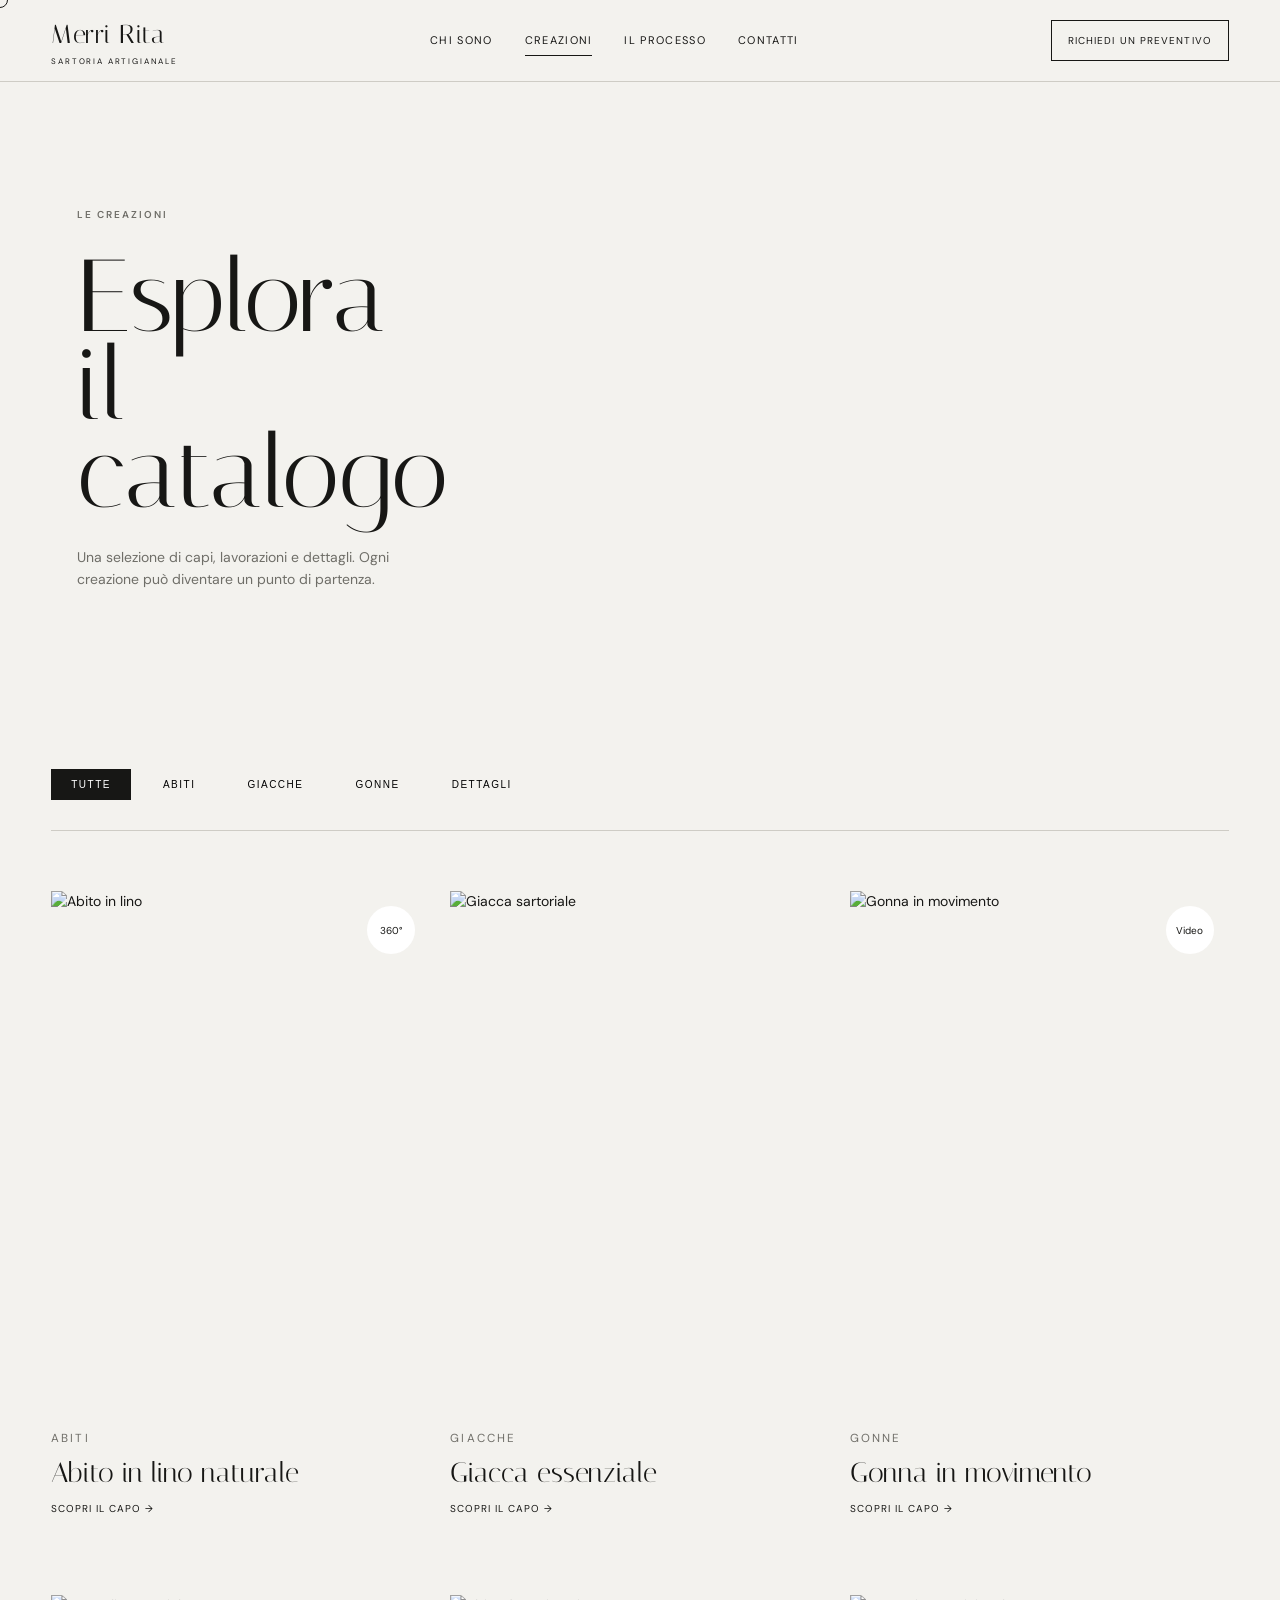
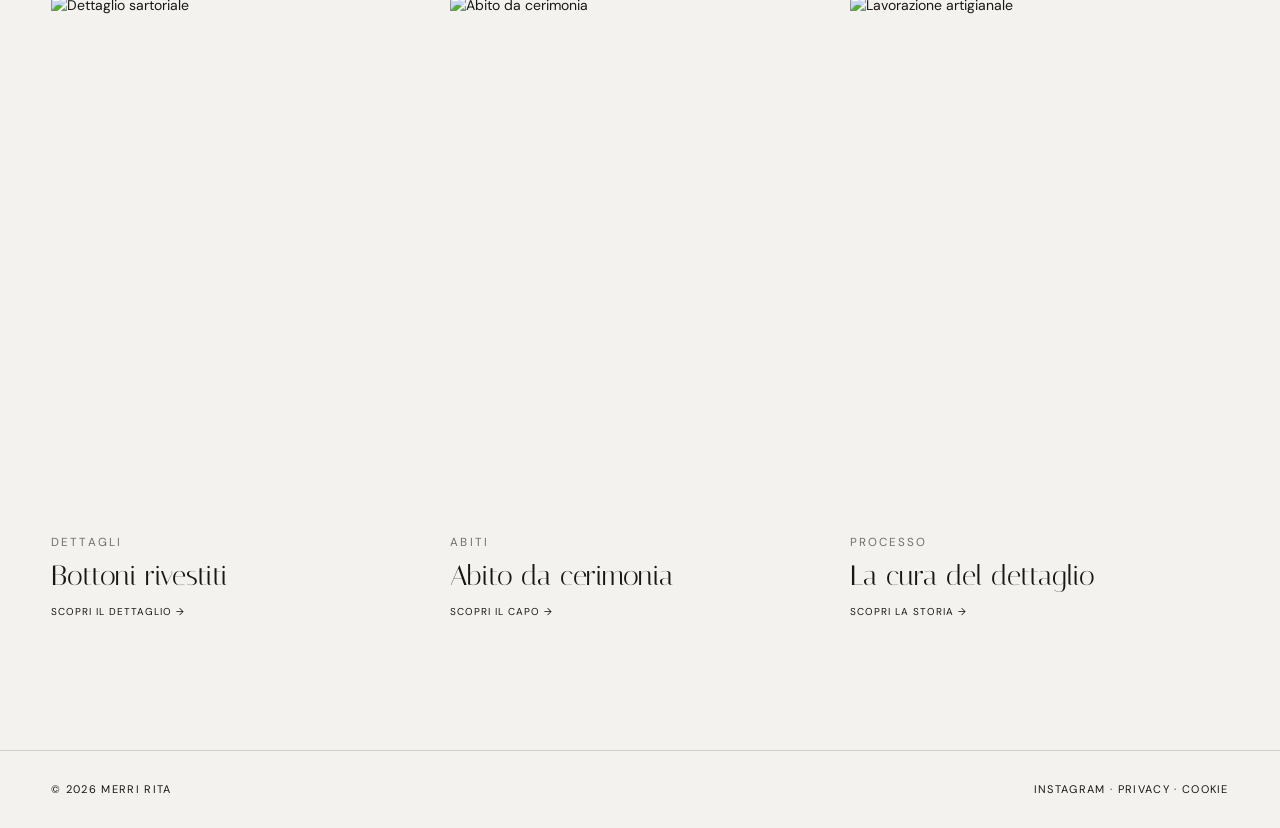
==== catalogo.html @ fb763aa8 "Add files via upload" ====
<!doctype html><html lang="it"><head><meta charset="utf-8"><meta name="viewport" content="width=device-width,initial-scale=1"><title>Le creazioni | Merri Rita</title><link rel="preconnect" href="https://fonts.googleapis.com"><link rel="preconnect" href="https://fonts.gstatic.com" crossorigin><link href="https://fonts.googleapis.com/css2?family=DM+Sans:wght@300;400;500;600&family=Italiana&display=swap" rel="stylesheet"><link rel="stylesheet" href="styles.css"></head><body><div class="cursor"></div><header class="topbar"><a class="brand" href="index.html">Merri Rita<span>Sartoria artigianale</span></a><button class="menu" aria-label="Apri menu">Menu</button><nav><a href="index.html#storia">Chi sono</a><a class="active" href="catalogo.html">Creazioni</a><a href="index.html#processo">Il processo</a><a href="index.html#contatti">Contatti</a></nav><a class="pill" href="index.html#contatti">Richiedi un preventivo</a></header>
<main><section class="catalog-hero"><div class="reveal"><p class="eyebrow">Le creazioni</p><h1>Esplora<br>il catalogo</h1><p>Una selezione di capi, lavorazioni e dettagli. Ogni creazione può diventare un punto di partenza.</p></div><div class="image-reveal"><img src="assets/images/look-3.jpg" alt="Anteprima del catalogo sartoriale"></div></section>
<section class="catalog"><div class="filters" role="group" aria-label="Filtra le creazioni"><button class="filter active" data-filter="all">Tutte</button><button class="filter" data-filter="abiti">Abiti</button><button class="filter" data-filter="giacche">Giacche</button><button class="filter" data-filter="gonne">Gonne</button><button class="filter" data-filter="dettagli">Dettagli</button></div><div class="product-grid">
<a class="product reveal" data-category="abiti" href="prodotto.html"><div><img src="assets/images/look-1.jpg" alt="Abito in lino"><i>360°</i></div><small>Abiti</small><h2>Abito in lino naturale</h2><span>Scopri il capo →</span></a>
<a class="product reveal offset" data-category="giacche" href="prodotto.html"><div><img src="assets/images/look-2.jpg" alt="Giacca sartoriale"></div><small>Giacche</small><h2>Giacca essenziale</h2><span>Scopri il capo →</span></a>
<a class="product reveal" data-category="gonne" href="prodotto.html"><div><img src="assets/images/look-3.jpg" alt="Gonna in movimento"><i>Video</i></div><small>Gonne</small><h2>Gonna in movimento</h2><span>Scopri il capo →</span></a>
<a class="product reveal" data-category="dettagli" href="prodotto.html"><div><img src="assets/images/look-4.jpg" alt="Dettaglio sartoriale"></div><small>Dettagli</small><h2>Bottoni rivestiti</h2><span>Scopri il dettaglio →</span></a>
<a class="product reveal offset" data-category="abiti" href="prodotto.html"><div><img src="assets/images/look-5.jpg" alt="Abito da cerimonia"></div><small>Abiti</small><h2>Abito da cerimonia</h2><span>Scopri il capo →</span></a>
<a class="product reveal" data-category="dettagli" href="prodotto.html"><div><img src="assets/images/detail.jpg" alt="Lavorazione artigianale"></div><small>Processo</small><h2>La cura del dettaglio</h2><span>Scopri la storia →</span></a></div></section></main><footer><span>© 2026 Merri Rita</span><span>Instagram · Privacy · Cookie</span></footer><script src="app.js"></script></body></html>
---- styles.css ----
:root{--ink:#171715;--paper:#f3f2ee;--line:#ceccc5;--muted:#6f6e68;--blue:#53616d}*{box-sizing:border-box}html{scroll-behavior:smooth}body{margin:0;background:var(--paper);color:var(--ink);font:14px/1.55 'DM Sans',sans-serif}body::selection{background:var(--ink);color:#fff}a{color:inherit;text-decoration:none}img{display:block;width:100%;height:100%;object-fit:cover}.topbar{position:sticky;top:0;z-index:50;height:82px;display:flex;align-items:center;justify-content:space-between;padding:0 4vw;border-bottom:1px solid var(--line);background:rgba(243,242,238,.88);backdrop-filter:blur(16px)}.brand{font-family:Italiana,serif;font-size:26px;letter-spacing:.02em}.brand span{display:block;font:8px 'DM Sans';text-transform:uppercase;letter-spacing:.23em}.topbar nav{display:flex;gap:32px;text-transform:uppercase;font-size:11px;letter-spacing:.12em}.topbar nav a{position:relative}.topbar nav a:after{content:"";position:absolute;left:0;right:100%;bottom:-7px;height:1px;background:var(--ink);transition:.4s}.topbar nav a:hover:after,.topbar nav a.active:after{right:0}.pill{border:1px solid var(--ink);padding:12px 16px;text-transform:uppercase;font-size:10px;letter-spacing:.11em;transition:.3s}.pill:hover,.cta:hover{background:var(--ink);color:#fff}.menu{display:none;background:none;border:0}.hero{min-height:calc(100vh - 82px);display:grid;grid-template-columns:42% 58%;position:relative;overflow:hidden}.hero-copy{padding:9vw 5vw 9vw 8vw;display:flex;flex-direction:column;justify-content:center}.eyebrow{text-transform:uppercase;letter-spacing:.2em;font-size:10px;font-weight:600}.hero h1,.catalog-hero h1,.product-copy h1{font:clamp(62px,8vw,130px)/.86 Italiana,serif;margin:30px 0}.hero h1 em{font-style:italic;color:var(--blue)}.lead{max-width:480px;color:var(--muted);font-size:16px}.cta{display:flex;align-items:center;justify-content:space-between;width:max-content;min-width:230px;margin-top:35px;padding:16px 18px;background:var(--ink);color:white;text-transform:uppercase;font-size:10px;letter-spacing:.15em;border:1px solid var(--ink);transition:.3s}.hero-media{position:relative;overflow:hidden}.hero-media img{transition:transform 1.4s cubic-bezier(.2,.8,.2,1)}.hero-media:hover img{transform:scale(1.025)}.vertical{position:absolute;right:18px;bottom:28px;color:#fff;writing-mode:vertical-rl;text-transform:uppercase;font-size:9px;letter-spacing:.25em}.marquee{position:absolute;bottom:0;left:0;right:0;overflow:hidden;background:var(--ink);color:#fff;padding:10px;text-transform:uppercase;letter-spacing:.22em}.marquee div{white-space:nowrap;animation:marquee 18s linear infinite}@keyframes marquee{to{transform:translateX(-50%)}}.manifesto{padding:14vw 8vw}.manifesto h2{max-width:1150px;font:clamp(42px,6vw,90px)/1.02 Italiana,serif;margin:30px 0}.editorial-grid{display:grid;grid-template-columns:1.1fr .9fr;gap:1px;background:var(--line)}.tile{min-height:55vh;position:relative;overflow:hidden;background:var(--paper)}.tile img{transition:transform 1.2s}.tile:hover img{transform:scale(1.035)}.tile span{position:absolute;left:25px;bottom:20px;color:#fff;text-transform:uppercase;font-size:10px;letter-spacing:.2em}.tile.tall{grid-row:span 2;min-height:110vh}.tile.wide{grid-column:2}.text-card{display:flex;flex-direction:column;justify-content:center;padding:8vw}.text-card p{font:42px/1.1 Italiana,serif}.process{padding:12vw 6vw;background:var(--ink);color:#fff}.section-head h2,.contact h2,.detail-strip h2{font:clamp(55px,8vw,110px)/.9 Italiana,serif;margin:20px 0 70px}.steps{display:grid;grid-template-columns:repeat(4,1fr);gap:45px}.steps article{border-top:1px solid #555;padding-top:24px}.steps b{font:40px Italiana;color:#888}.steps h3{font:28px Italiana}.steps p{color:#aaa}.contact{padding:12vw 8vw}.big-link{display:block;font:clamp(28px,4vw,60px) Italiana;border-top:1px solid var(--line);padding:28px 0}.big-link:last-child{border-bottom:1px solid var(--line)}footer{display:flex;justify-content:space-between;padding:30px 4vw;border-top:1px solid var(--line);font-size:11px;text-transform:uppercase;letter-spacing:.12em}.catalog-hero{display:grid;grid-template-columns:42% 58%;min-height:70vh}.catalog-hero>div:first-child{padding:9vw 6vw}.catalog-hero h1{margin-bottom:30px}.catalog-hero p{max-width:360px;color:var(--muted)}.catalog-hero>div:last-child{overflow:hidden}.catalog{padding:30px 4vw 10vw}.filters{display:flex;gap:12px;border-bottom:1px solid var(--line);padding:20px 0 30px;position:sticky;top:82px;background:var(--paper);z-index:20}.filter{border:0;background:none;padding:10px 20px;text-transform:uppercase;font-size:10px;letter-spacing:.15em;cursor:pointer}.filter.active{background:var(--ink);color:#fff}.product-grid{display:grid;grid-template-columns:repeat(3,1fr);gap:6vw 20px;padding-top:60px}.product{transition:opacity .4s,transform .4s}.product.hidden{opacity:0;transform:scale(.96);display:none}.product.offset{transform:translateY(80px)}.product>div{height:520px;position:relative;overflow:hidden}.product img{transition:transform .9s}.product:hover img{transform:scale(1.035)}.product i{position:absolute;right:15px;top:15px;background:#fff;border-radius:50%;width:48px;height:48px;display:grid;place-items:center;font-style:normal;font-size:10px}.product small{display:block;margin-top:18px;text-transform:uppercase;letter-spacing:.18em;color:var(--muted)}.product h2{font:28px Italiana;margin:8px 0}.product span{text-transform:uppercase;font-size:10px;letter-spacing:.1em}.product-page{min-height:calc(100vh - 82px);display:grid;grid-template-columns:58% 42%}.viewer-wrap{background:#e8e6e0;display:grid;place-items:center;padding:50px}.viewer{width:min(100%,720px);height:78vh;position:relative;cursor:ew-resize;touch-action:none;overflow:hidden}.viewer-hint{position:absolute;left:50%;bottom:20px;transform:translateX(-50%);padding:12px 18px;background:rgba(255,255,255,.9);font-size:10px;text-transform:uppercase;letter-spacing:.14em;white-space:nowrap}.product-copy{padding:7vw 5vw;display:flex;flex-direction:column;justify-content:center}.back{margin-bottom:70px;text-transform:uppercase;font-size:10px;letter-spacing:.12em}.product-copy h1{font-size:clamp(58px,6vw,94px)}dl{margin:35px 0;border-top:1px solid var(--line)}dl div{display:flex;justify-content:space-between;border-bottom:1px solid var(--line);padding:15px 0}dt{color:var(--muted)}.detail-strip{display:grid;grid-template-columns:1fr 1fr 1fr;align-items:stretch}.detail-strip img{height:60vh}.detail-strip>div{padding:6vw 4vw;display:flex;flex-direction:column;justify-content:center}.detail-strip h2{font-size:50px;margin:20px 0}.reveal{opacity:0;transform:translateY(45px);transition:opacity .9s,transform .9s cubic-bezier(.2,.8,.2,1)}.reveal.visible{opacity:1;transform:none}.image-reveal{clip-path:inset(0 0 100% 0);transition:clip-path 1.2s cubic-bezier(.2,.8,.2,1)}.image-reveal.visible{clip-path:inset(0)}.cursor{position:fixed;width:16px;height:16px;border:1px solid var(--ink);border-radius:50%;pointer-events:none;z-index:99;transform:translate(-50%,-50%);transition:width .2s,height .2s;display:none}@media(pointer:fine){.cursor{display:block}}@media(max-width:900px){.topbar{height:70px}.topbar nav,.topbar>.pill{display:none}.menu{display:block}.hero,.catalog-hero,.product-page{grid-template-columns:1fr}.hero-copy{padding:18vw 7vw 12vw}.hero-media{height:65vh}.manifesto{padding:25vw 7vw}.editorial-grid{grid-template-columns:1fr}.tile.tall{min-height:80vh}.tile.wide{grid-column:auto}.steps{grid-template-columns:1fr 1fr}.catalog-hero>div:first-child{padding:20vw 7vw 12vw}.catalog-hero>div:last-child{height:55vh}.filters{top:70px;overflow:auto}.product-grid{grid-template-columns:1fr 1fr}.product.offset{transform:none}.product>div{height:55vw}.viewer-wrap{padding:20px}.viewer{height:65vh}.detail-strip{grid-template-columns:1fr}.detail-strip img{height:55vh}}@media(max-width:560px){.hero h1,.catalog-hero h1{font-size:58px}.steps,.product-grid{grid-template-columns:1fr}.product>div{height:125vw}.detail-strip h2{font-size:40px}.contact{padding:25vw 7vw}footer{gap:20px;flex-direction:column}}@media(prefers-reduced-motion:reduce){*{scroll-behavior:auto!important;animation:none!important;transition:none!important}.reveal{opacity:1;transform:none}.image-reveal{clip-path:none}}
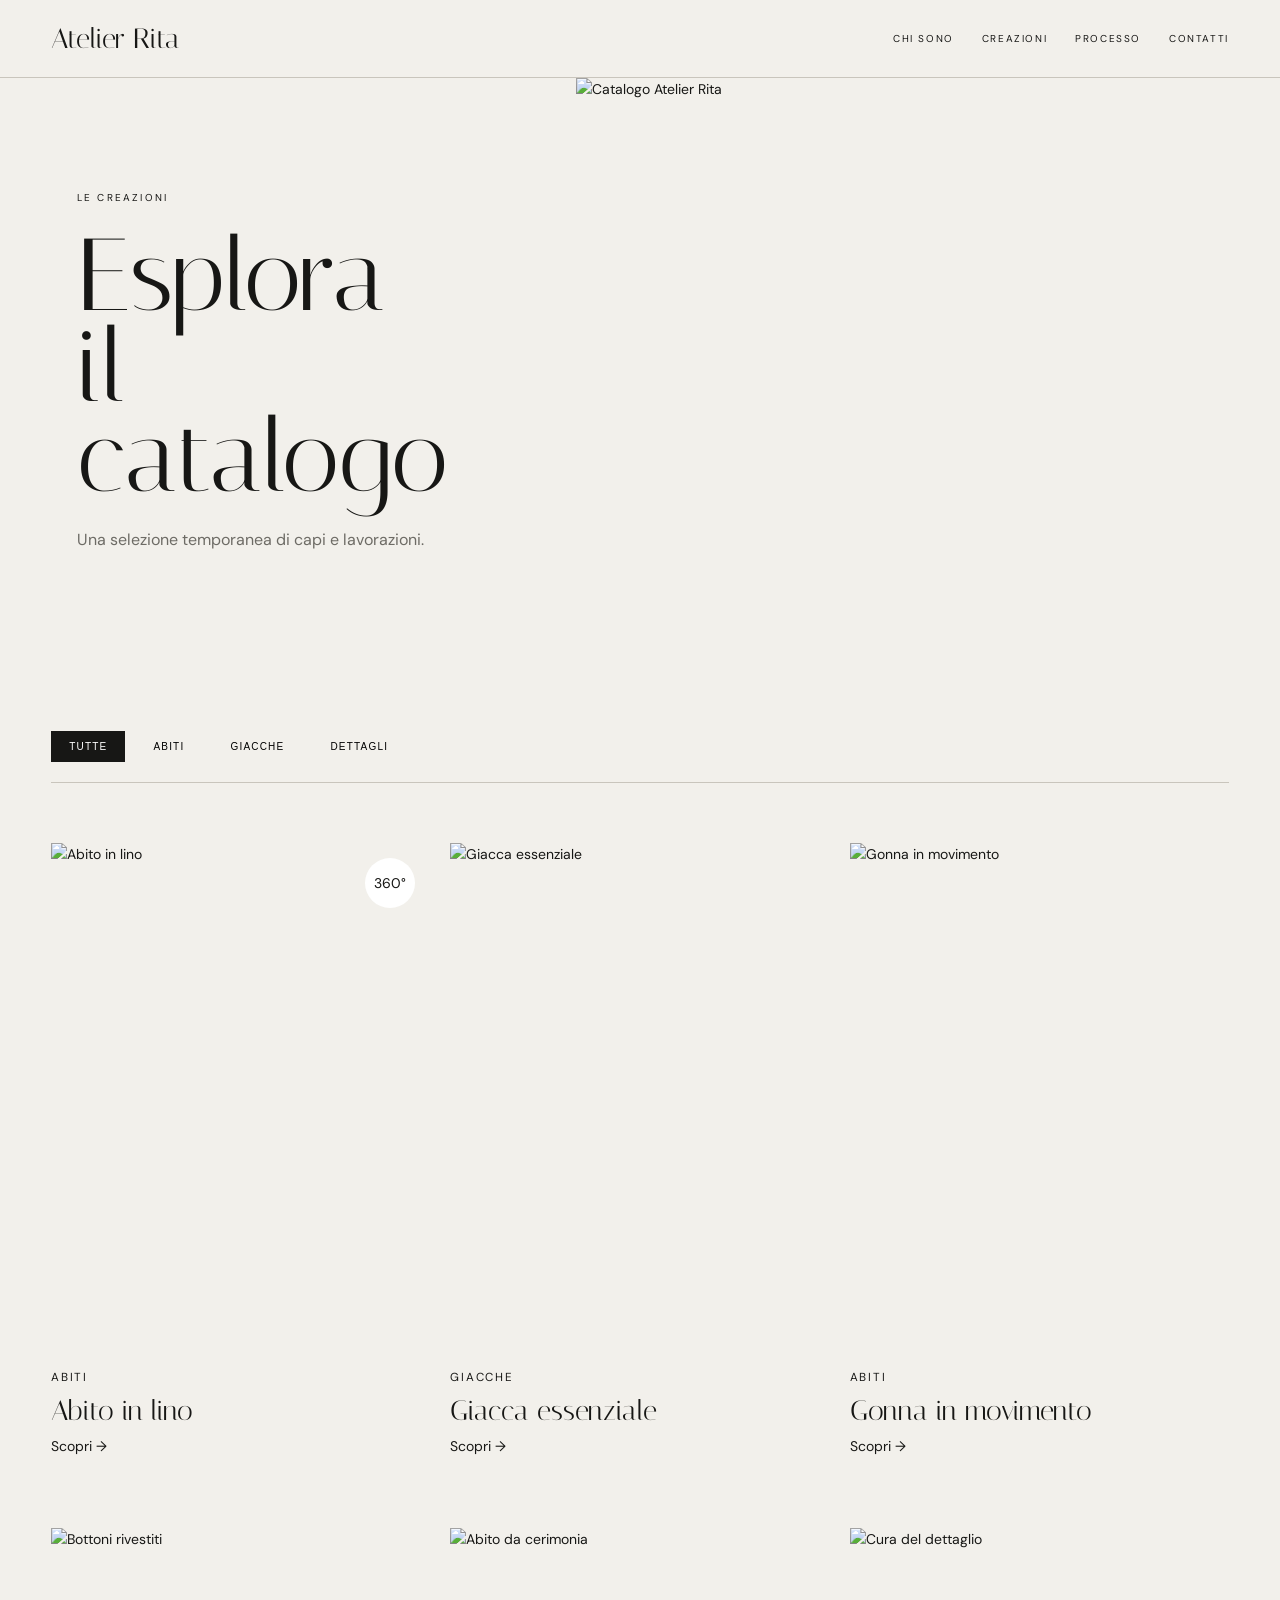
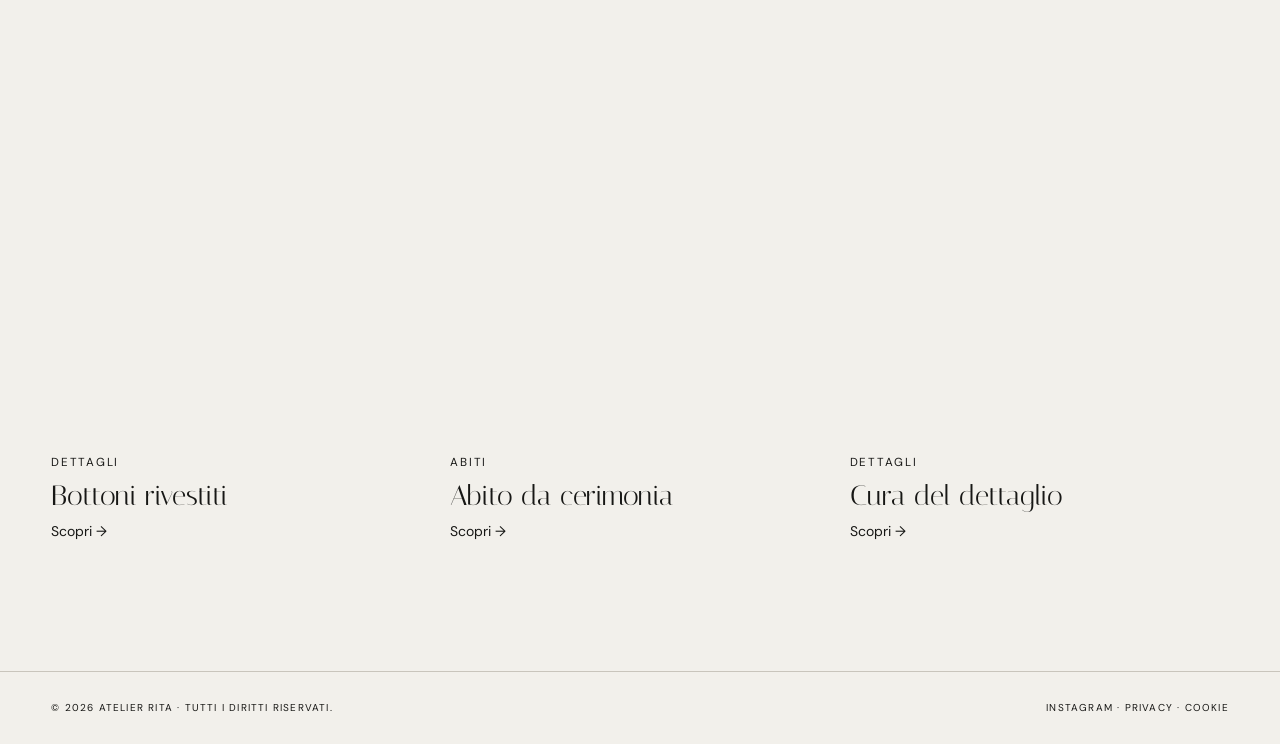
==== commit ea8adebd: "Add files via upload" ====
--- a/catalogo.html
+++ b/catalogo.html
@@ -1,9 +1 @@
-<!doctype html><html lang="it"><head><meta charset="utf-8"><meta name="viewport" content="width=device-width,initial-scale=1"><title>Le creazioni | Merri Rita</title><link rel="preconnect" href="https://fonts.googleapis.com"><link rel="preconnect" href="https://fonts.gstatic.com" crossorigin><link href="https://fonts.googleapis.com/css2?family=DM+Sans:wght@300;400;500;600&family=Italiana&display=swap" rel="stylesheet"><link rel="stylesheet" href="styles.css"></head><body><div class="cursor"></div><header class="topbar"><a class="brand" href="index.html">Merri Rita<span>Sartoria artigianale</span></a><button class="menu" aria-label="Apri menu">Menu</button><nav><a href="index.html#storia">Chi sono</a><a class="active" href="catalogo.html">Creazioni</a><a href="index.html#processo">Il processo</a><a href="index.html#contatti">Contatti</a></nav><a class="pill" href="index.html#contatti">Richiedi un preventivo</a></header>
-<main><section class="catalog-hero"><div class="reveal"><p class="eyebrow">Le creazioni</p><h1>Esplora<br>il catalogo</h1><p>Una selezione di capi, lavorazioni e dettagli. Ogni creazione può diventare un punto di partenza.</p></div><div class="image-reveal"><img src="assets/images/look-3.jpg" alt="Anteprima del catalogo sartoriale"></div></section>
-<section class="catalog"><div class="filters" role="group" aria-label="Filtra le creazioni"><button class="filter active" data-filter="all">Tutte</button><button class="filter" data-filter="abiti">Abiti</button><button class="filter" data-filter="giacche">Giacche</button><button class="filter" data-filter="gonne">Gonne</button><button class="filter" data-filter="dettagli">Dettagli</button></div><div class="product-grid">
-<a class="product reveal" data-category="abiti" href="prodotto.html"><div><img src="assets/images/look-1.jpg" alt="Abito in lino"><i>360°</i></div><small>Abiti</small><h2>Abito in lino naturale</h2><span>Scopri il capo →</span></a>
-<a class="product reveal offset" data-category="giacche" href="prodotto.html"><div><img src="assets/images/look-2.jpg" alt="Giacca sartoriale"></div><small>Giacche</small><h2>Giacca essenziale</h2><span>Scopri il capo →</span></a>
-<a class="product reveal" data-category="gonne" href="prodotto.html"><div><img src="assets/images/look-3.jpg" alt="Gonna in movimento"><i>Video</i></div><small>Gonne</small><h2>Gonna in movimento</h2><span>Scopri il capo →</span></a>
-<a class="product reveal" data-category="dettagli" href="prodotto.html"><div><img src="assets/images/look-4.jpg" alt="Dettaglio sartoriale"></div><small>Dettagli</small><h2>Bottoni rivestiti</h2><span>Scopri il dettaglio →</span></a>
-<a class="product reveal offset" data-category="abiti" href="prodotto.html"><div><img src="assets/images/look-5.jpg" alt="Abito da cerimonia"></div><small>Abiti</small><h2>Abito da cerimonia</h2><span>Scopri il capo →</span></a>
-<a class="product reveal" data-category="dettagli" href="prodotto.html"><div><img src="assets/images/detail.jpg" alt="Lavorazione artigianale"></div><small>Processo</small><h2>La cura del dettaglio</h2><span>Scopri la storia →</span></a></div></section></main><footer><span>© 2026 Merri Rita</span><span>Instagram · Privacy · Cookie</span></footer><script src="app.js"></script></body></html>
+<!doctype html><html lang="it"><head><meta charset="utf-8"><meta name="viewport" content="width=device-width,initial-scale=1"><title>Creazioni | Atelier Rita</title><link rel="stylesheet" href="styles.css"></head><body><header class="nav"><a class="logo" href="index.html">Atelier Rita</a><div><a href="index.html#storia">Chi sono</a><a href="catalogo.html">Creazioni</a><a href="index.html#processo">Processo</a><a href="index.html#contatti">Contatti</a></div></header><main><section class="head"><div class="reveal"><p class="ey">Le creazioni</p><h1>Esplora<br>il catalogo</h1><p class="lead">Una selezione temporanea di capi e lavorazioni.</p></div><div class="photo"><img src="assets/images/look-3.jpg" alt="Catalogo Atelier Rita"></div></section><section class="catalog"><div class="filters"><button class="active" data-filter="all">Tutte</button><button data-filter="abiti">Abiti</button><button data-filter="giacche">Giacche</button><button data-filter="dettagli">Dettagli</button></div><div class="cards"><a class="card reveal" data-cat="abiti" href="prodotto.html"><div><img src="assets/images/look-1.jpg" alt="Abito in lino"><i>360°</i></div><small>abiti</small><h2>Abito in lino</h2><span>Scopri →</span></a><a class="card reveal" data-cat="giacche" href="prodotto.html"><div><img src="assets/images/look-2.jpg" alt="Giacca essenziale"></div><small>giacche</small><h2>Giacca essenziale</h2><span>Scopri →</span></a><a class="card reveal" data-cat="abiti" href="prodotto.html"><div><img src="assets/images/look-3.jpg" alt="Gonna in movimento"></div><small>abiti</small><h2>Gonna in movimento</h2><span>Scopri →</span></a><a class="card reveal" data-cat="dettagli" href="prodotto.html"><div><img src="assets/images/look-4.jpg" alt="Bottoni rivestiti"></div><small>dettagli</small><h2>Bottoni rivestiti</h2><span>Scopri →</span></a><a class="card reveal" data-cat="abiti" href="prodotto.html"><div><img src="assets/images/look-5.jpg" alt="Abito da cerimonia"></div><small>abiti</small><h2>Abito da cerimonia</h2><span>Scopri →</span></a><a class="card reveal" data-cat="dettagli" href="prodotto.html"><div><img src="assets/images/detail.jpg" alt="Cura del dettaglio"></div><small>dettagli</small><h2>Cura del dettaglio</h2><span>Scopri →</span></a></div></section></main><footer><span>© 2026 Atelier Rita · Tutti i diritti riservati.</span><span>Instagram · Privacy · Cookie</span></footer><script src="app.js"></script></body></html>
--- a/styles.css
+++ b/styles.css
@@ -1 +1 @@
-:root{--ink:#171715;--paper:#f3f2ee;--line:#ceccc5;--muted:#6f6e68;--blue:#53616d}*{box-sizing:border-box}html{scroll-behavior:smooth}body{margin:0;background:var(--paper);color:var(--ink);font:14px/1.55 'DM Sans',sans-serif}body::selection{background:var(--ink);color:#fff}a{color:inherit;text-decoration:none}img{display:block;width:100%;height:100%;object-fit:cover}.topbar{position:sticky;top:0;z-index:50;height:82px;display:flex;align-items:center;justify-content:space-between;padding:0 4vw;border-bottom:1px solid var(--line);background:rgba(243,242,238,.88);backdrop-filter:blur(16px)}.brand{font-family:Italiana,serif;font-size:26px;letter-spacing:.02em}.brand span{display:block;font:8px 'DM Sans';text-transform:uppercase;letter-spacing:.23em}.topbar nav{display:flex;gap:32px;text-transform:uppercase;font-size:11px;letter-spacing:.12em}.topbar nav a{position:relative}.topbar nav a:after{content:"";position:absolute;left:0;right:100%;bottom:-7px;height:1px;background:var(--ink);transition:.4s}.topbar nav a:hover:after,.topbar nav a.active:after{right:0}.pill{border:1px solid var(--ink);padding:12px 16px;text-transform:uppercase;font-size:10px;letter-spacing:.11em;transition:.3s}.pill:hover,.cta:hover{background:var(--ink);color:#fff}.menu{display:none;background:none;border:0}.hero{min-height:calc(100vh - 82px);display:grid;grid-template-columns:42% 58%;position:relative;overflow:hidden}.hero-copy{padding:9vw 5vw 9vw 8vw;display:flex;flex-direction:column;justify-content:center}.eyebrow{text-transform:uppercase;letter-spacing:.2em;font-size:10px;font-weight:600}.hero h1,.catalog-hero h1,.product-copy h1{font:clamp(62px,8vw,130px)/.86 Italiana,serif;margin:30px 0}.hero h1 em{font-style:italic;color:var(--blue)}.lead{max-width:480px;color:var(--muted);font-size:16px}.cta{display:flex;align-items:center;justify-content:space-between;width:max-content;min-width:230px;margin-top:35px;padding:16px 18px;background:var(--ink);color:white;text-transform:uppercase;font-size:10px;letter-spacing:.15em;border:1px solid var(--ink);transition:.3s}.hero-media{position:relative;overflow:hidden}.hero-media img{transition:transform 1.4s cubic-bezier(.2,.8,.2,1)}.hero-media:hover img{transform:scale(1.025)}.vertical{position:absolute;right:18px;bottom:28px;color:#fff;writing-mode:vertical-rl;text-transform:uppercase;font-size:9px;letter-spacing:.25em}.marquee{position:absolute;bottom:0;left:0;right:0;overflow:hidden;background:var(--ink);color:#fff;padding:10px;text-transform:uppercase;letter-spacing:.22em}.marquee div{white-space:nowrap;animation:marquee 18s linear infinite}@keyframes marquee{to{transform:translateX(-50%)}}.manifesto{padding:14vw 8vw}.manifesto h2{max-width:1150px;font:clamp(42px,6vw,90px)/1.02 Italiana,serif;margin:30px 0}.editorial-grid{display:grid;grid-template-columns:1.1fr .9fr;gap:1px;background:var(--line)}.tile{min-height:55vh;position:relative;overflow:hidden;background:var(--paper)}.tile img{transition:transform 1.2s}.tile:hover img{transform:scale(1.035)}.tile span{position:absolute;left:25px;bottom:20px;color:#fff;text-transform:uppercase;font-size:10px;letter-spacing:.2em}.tile.tall{grid-row:span 2;min-height:110vh}.tile.wide{grid-column:2}.text-card{display:flex;flex-direction:column;justify-content:center;padding:8vw}.text-card p{font:42px/1.1 Italiana,serif}.process{padding:12vw 6vw;background:var(--ink);color:#fff}.section-head h2,.contact h2,.detail-strip h2{font:clamp(55px,8vw,110px)/.9 Italiana,serif;margin:20px 0 70px}.steps{display:grid;grid-template-columns:repeat(4,1fr);gap:45px}.steps article{border-top:1px solid #555;padding-top:24px}.steps b{font:40px Italiana;color:#888}.steps h3{font:28px Italiana}.steps p{color:#aaa}.contact{padding:12vw 8vw}.big-link{display:block;font:clamp(28px,4vw,60px) Italiana;border-top:1px solid var(--line);padding:28px 0}.big-link:last-child{border-bottom:1px solid var(--line)}footer{display:flex;justify-content:space-between;padding:30px 4vw;border-top:1px solid var(--line);font-size:11px;text-transform:uppercase;letter-spacing:.12em}.catalog-hero{display:grid;grid-template-columns:42% 58%;min-height:70vh}.catalog-hero>div:first-child{padding:9vw 6vw}.catalog-hero h1{margin-bottom:30px}.catalog-hero p{max-width:360px;color:var(--muted)}.catalog-hero>div:last-child{overflow:hidden}.catalog{padding:30px 4vw 10vw}.filters{display:flex;gap:12px;border-bottom:1px solid var(--line);padding:20px 0 30px;position:sticky;top:82px;background:var(--paper);z-index:20}.filter{border:0;background:none;padding:10px 20px;text-transform:uppercase;font-size:10px;letter-spacing:.15em;cursor:pointer}.filter.active{background:var(--ink);color:#fff}.product-grid{display:grid;grid-template-columns:repeat(3,1fr);gap:6vw 20px;padding-top:60px}.product{transition:opacity .4s,transform .4s}.product.hidden{opacity:0;transform:scale(.96);display:none}.product.offset{transform:translateY(80px)}.product>div{height:520px;position:relative;overflow:hidden}.product img{transition:transform .9s}.product:hover img{transform:scale(1.035)}.product i{position:absolute;right:15px;top:15px;background:#fff;border-radius:50%;width:48px;height:48px;display:grid;place-items:center;font-style:normal;font-size:10px}.product small{display:block;margin-top:18px;text-transform:uppercase;letter-spacing:.18em;color:var(--muted)}.product h2{font:28px Italiana;margin:8px 0}.product span{text-transform:uppercase;font-size:10px;letter-spacing:.1em}.product-page{min-height:calc(100vh - 82px);display:grid;grid-template-columns:58% 42%}.viewer-wrap{background:#e8e6e0;display:grid;place-items:center;padding:50px}.viewer{width:min(100%,720px);height:78vh;position:relative;cursor:ew-resize;touch-action:none;overflow:hidden}.viewer-hint{position:absolute;left:50%;bottom:20px;transform:translateX(-50%);padding:12px 18px;background:rgba(255,255,255,.9);font-size:10px;text-transform:uppercase;letter-spacing:.14em;white-space:nowrap}.product-copy{padding:7vw 5vw;display:flex;flex-direction:column;justify-content:center}.back{margin-bottom:70px;text-transform:uppercase;font-size:10px;letter-spacing:.12em}.product-copy h1{font-size:clamp(58px,6vw,94px)}dl{margin:35px 0;border-top:1px solid var(--line)}dl div{display:flex;justify-content:space-between;border-bottom:1px solid var(--line);padding:15px 0}dt{color:var(--muted)}.detail-strip{display:grid;grid-template-columns:1fr 1fr 1fr;align-items:stretch}.detail-strip img{height:60vh}.detail-strip>div{padding:6vw 4vw;display:flex;flex-direction:column;justify-content:center}.detail-strip h2{font-size:50px;margin:20px 0}.reveal{opacity:0;transform:translateY(45px);transition:opacity .9s,transform .9s cubic-bezier(.2,.8,.2,1)}.reveal.visible{opacity:1;transform:none}.image-reveal{clip-path:inset(0 0 100% 0);transition:clip-path 1.2s cubic-bezier(.2,.8,.2,1)}.image-reveal.visible{clip-path:inset(0)}.cursor{position:fixed;width:16px;height:16px;border:1px solid var(--ink);border-radius:50%;pointer-events:none;z-index:99;transform:translate(-50%,-50%);transition:width .2s,height .2s;display:none}@media(pointer:fine){.cursor{display:block}}@media(max-width:900px){.topbar{height:70px}.topbar nav,.topbar>.pill{display:none}.menu{display:block}.hero,.catalog-hero,.product-page{grid-template-columns:1fr}.hero-copy{padding:18vw 7vw 12vw}.hero-media{height:65vh}.manifesto{padding:25vw 7vw}.editorial-grid{grid-template-columns:1fr}.tile.tall{min-height:80vh}.tile.wide{grid-column:auto}.steps{grid-template-columns:1fr 1fr}.catalog-hero>div:first-child{padding:20vw 7vw 12vw}.catalog-hero>div:last-child{height:55vh}.filters{top:70px;overflow:auto}.product-grid{grid-template-columns:1fr 1fr}.product.offset{transform:none}.product>div{height:55vw}.viewer-wrap{padding:20px}.viewer{height:65vh}.detail-strip{grid-template-columns:1fr}.detail-strip img{height:55vh}}@media(max-width:560px){.hero h1,.catalog-hero h1{font-size:58px}.steps,.product-grid{grid-template-columns:1fr}.product>div{height:125vw}.detail-strip h2{font-size:40px}.contact{padding:25vw 7vw}footer{gap:20px;flex-direction:column}}@media(prefers-reduced-motion:reduce){*{scroll-behavior:auto!important;animation:none!important;transition:none!important}.reveal{opacity:1;transform:none}.image-reveal{clip-path:none}}
+@import url("https://fonts.googleapis.com/css2?family=DM+Sans:wght@300;400;500&family=Italiana&display=swap");:root{--p:#f2f0eb;--i:#171715;--m:#6d6b65;--b:#c9c5bc}*{box-sizing:border-box}html{scroll-behavior:smooth}body{margin:0;background:var(--p);color:var(--i);font:14px/1.6 "DM Sans",sans-serif}a{color:inherit;text-decoration:none}img{width:100%;height:100%;object-fit:cover}.nav{height:78px;position:sticky;top:0;z-index:20;display:flex;align-items:center;justify-content:space-between;padding:0 4vw;background:rgba(242,240,235,.9);backdrop-filter:blur(14px);border-bottom:1px solid var(--b)}.logo{font:28px Italiana}.nav div{display:flex;gap:28px;text-transform:uppercase;font-size:10px;letter-spacing:.16em}.hero{min-height:calc(100vh - 78px);display:grid;grid-template-columns:42% 58%}.copy{padding:8vw;display:flex;flex-direction:column;justify-content:center}.ey{font-size:10px;text-transform:uppercase;letter-spacing:.22em}.hero h1,.head h1,.info h1{font:clamp(60px,8vw,126px)/.88 Italiana;margin:25px 0}.hero h1 em{color:#53616d}.lead{max-width:440px;color:var(--m);font-size:16px}.btn{display:inline-flex;justify-content:space-between;width:240px;margin-top:35px;padding:16px 18px;background:var(--i);color:white;text-transform:uppercase;font-size:10px;letter-spacing:.15em}.photo{overflow:hidden}.photo img,.card img{transition:transform 1s}.photo:hover img,.card:hover img{transform:scale(1.03)}.manifesto{padding:13vw 8vw}.manifesto h2{max-width:1100px;font:clamp(40px,6vw,86px)/1.03 Italiana}.grid{display:grid;grid-template-columns:repeat(2,1fr);gap:1px;background:var(--b)}.tile{height:75vh;position:relative;overflow:hidden}.tile span{position:absolute;bottom:20px;left:20px;background:var(--p);padding:9px 12px;font-size:10px;text-transform:uppercase;letter-spacing:.14em}.process{background:var(--i);color:white;padding:10vw 6vw}.process h2,.contact h2{font:clamp(55px,8vw,110px) Italiana;margin:15px 0 60px}.steps{display:grid;grid-template-columns:repeat(4,1fr);gap:35px}.steps article{border-top:1px solid #555}.steps b{font:38px Italiana;color:#888}.contact{padding:11vw 8vw}.contact a{display:block;border-top:1px solid var(--b);padding:22px 0;font:clamp(24px,4vw,54px) Italiana}footer{display:flex;justify-content:space-between;padding:28px 4vw;border-top:1px solid var(--b);font-size:10px;text-transform:uppercase;letter-spacing:.12em}.head{display:grid;grid-template-columns:45% 55%;min-height:65vh}.head>div:first-child{padding:8vw 6vw}.catalog{padding:40px 4vw 10vw}.filters{display:flex;gap:10px;padding:20px 0;border-bottom:1px solid var(--b)}button{border:0;background:none;padding:10px 18px;text-transform:uppercase;font-size:10px;letter-spacing:.12em}.active{background:var(--i);color:white}.cards{display:grid;grid-template-columns:repeat(3,1fr);gap:70px 20px;padding-top:60px}.card>div{height:510px;overflow:hidden;position:relative}.card i{position:absolute;right:15px;top:15px;background:white;border-radius:50%;width:50px;height:50px;display:grid;place-items:center;font-style:normal}.card h2{font:28px Italiana;margin:8px 0}.card small{display:block;margin-top:15px;text-transform:uppercase;letter-spacing:.15em}.hidden{display:none}.product{display:grid;grid-template-columns:58% 42%;min-height:calc(100vh - 78px)}.viewer{height:78vh;margin:40px;background:#e7e4de;position:relative;cursor:ew-resize;touch-action:none}.hint{position:absolute;bottom:20px;left:50%;transform:translateX(-50%);background:white;padding:12px;white-space:nowrap}.info{padding:7vw 5vw;display:flex;flex-direction:column;justify-content:center}.info h1{font-size:clamp(55px,6vw,90px)}dl div{display:flex;justify-content:space-between;padding:14px 0;border-bottom:1px solid var(--b)}.detail{display:grid;grid-template-columns:1fr 1fr 1fr}.detail>*{height:55vh}.detail section{padding:5vw;display:flex;flex-direction:column;justify-content:center}.reveal{opacity:0;transform:translateY(35px);transition:.9s}.reveal.on{opacity:1;transform:none}@media(max-width:800px){.nav div{display:none}.hero,.head,.product{grid-template-columns:1fr}.photo,.head .photo{height:60vh}.grid,.cards{grid-template-columns:1fr}.steps{grid-template-columns:1fr 1fr}.detail{grid-template-columns:1fr}.viewer{height:65vh;margin:20px}.hero h1,.head h1{font-size:60px}}@media(prefers-reduced-motion:reduce){*{transition:none!important}.reveal{opacity:1;transform:none}}
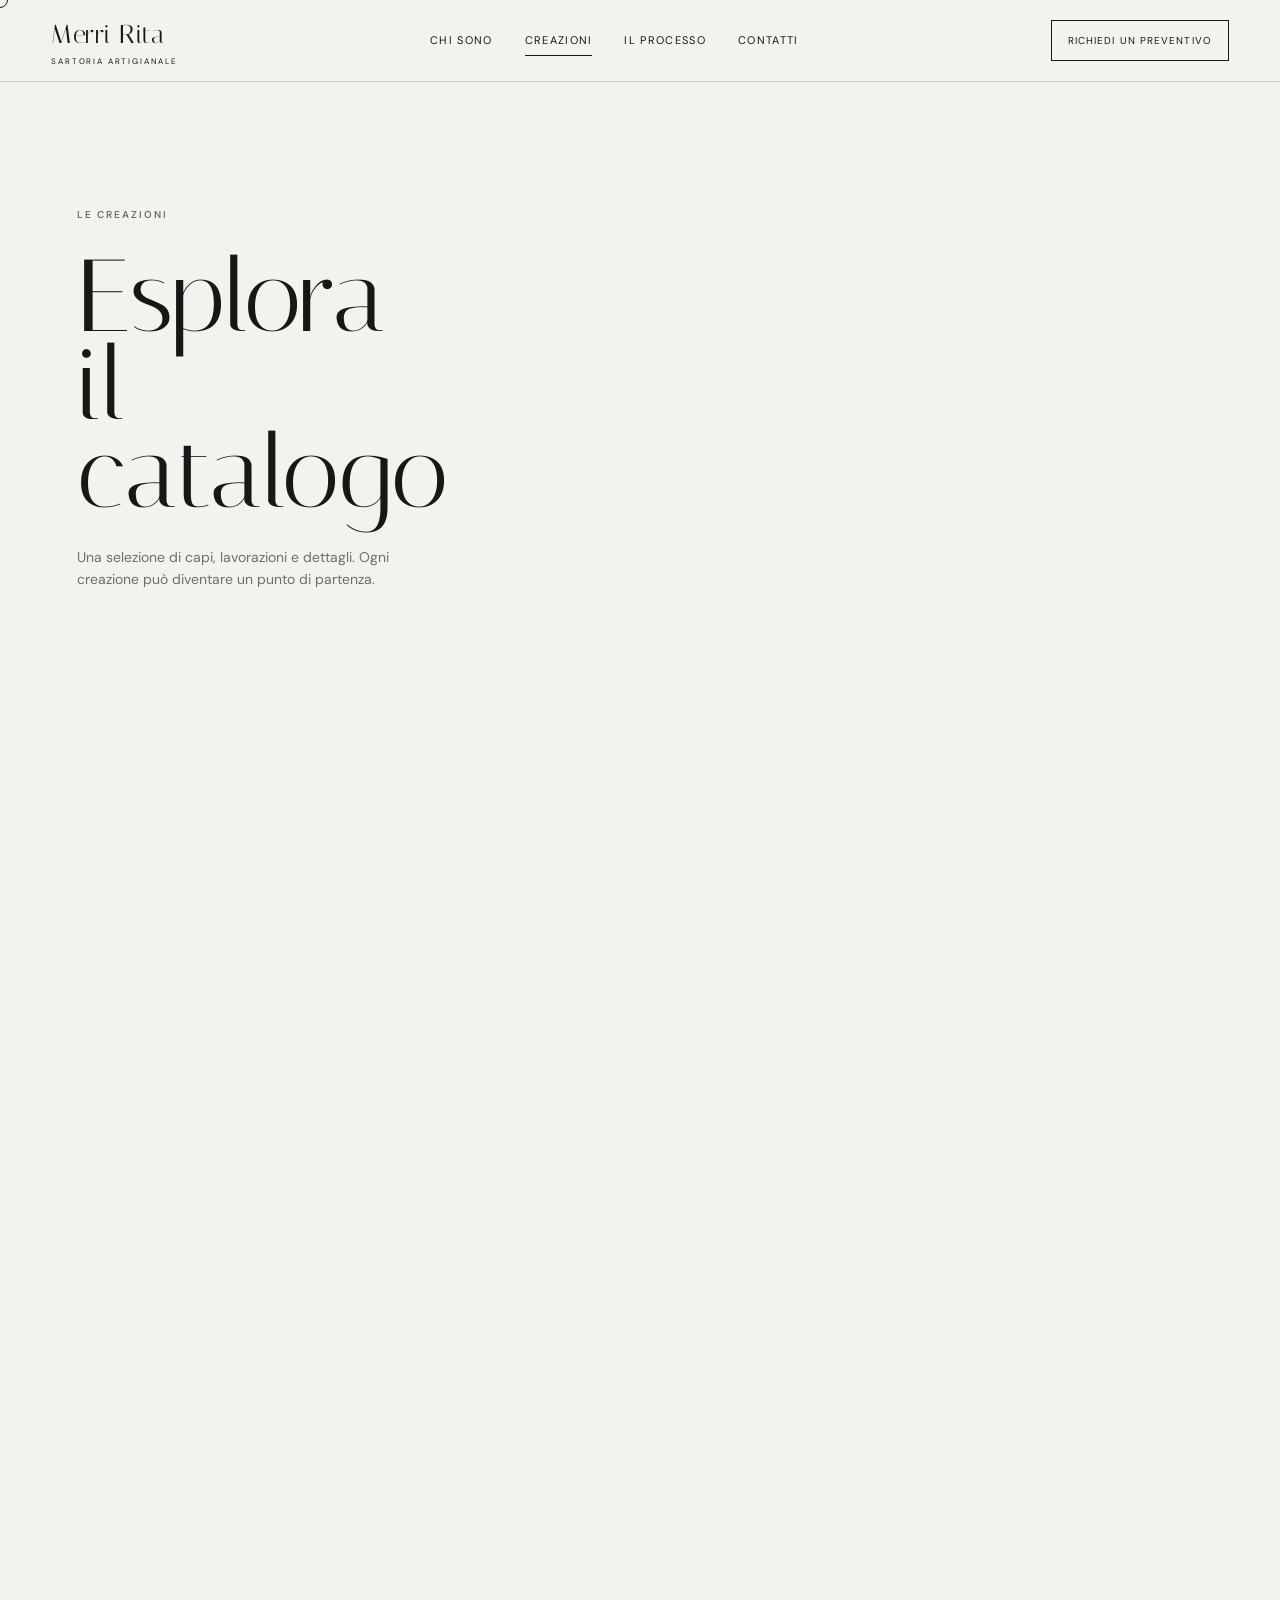
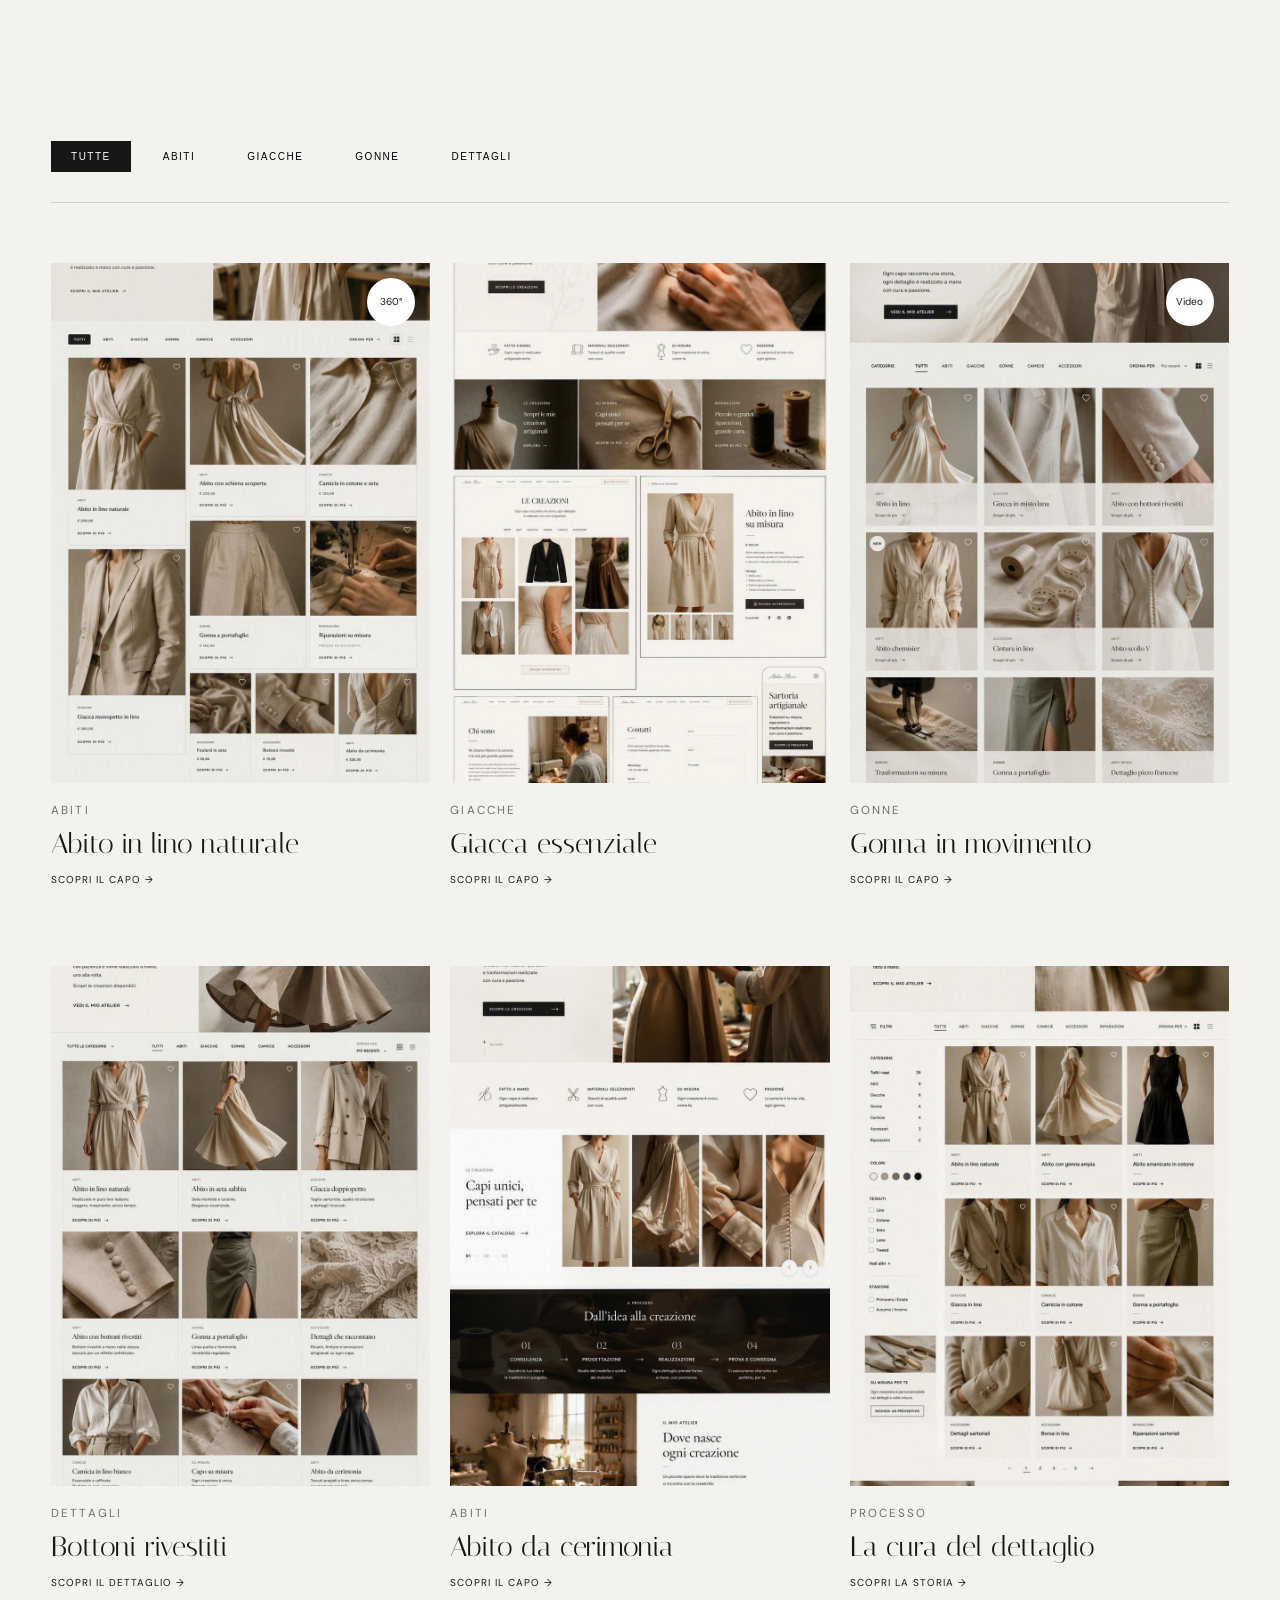
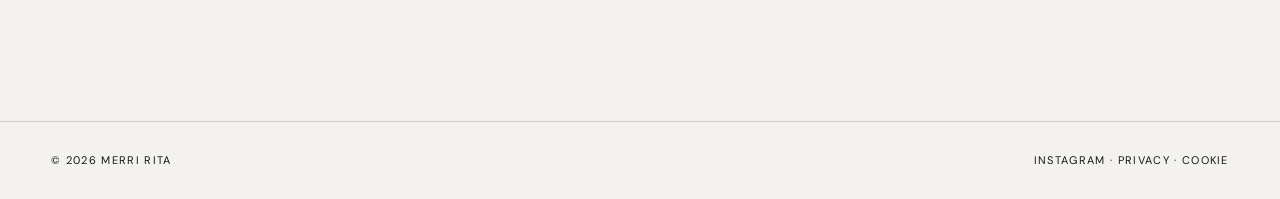
==== commit 20d58253: "Add files via upload Restore original version" ====
--- a/catalogo.html
+++ b/catalogo.html
@@ -1 +1,9 @@
-<!doctype html><html lang="it"><head><meta charset="utf-8"><meta name="viewport" content="width=device-width,initial-scale=1"><title>Creazioni | Atelier Rita</title><link rel="stylesheet" href="styles.css"></head><body><header class="nav"><a class="logo" href="index.html">Atelier Rita</a><div><a href="index.html#storia">Chi sono</a><a href="catalogo.html">Creazioni</a><a href="index.html#processo">Processo</a><a href="index.html#contatti">Contatti</a></div></header><main><section class="head"><div class="reveal"><p class="ey">Le creazioni</p><h1>Esplora<br>il catalogo</h1><p class="lead">Una selezione temporanea di capi e lavorazioni.</p></div><div class="photo"><img src="assets/images/look-3.jpg" alt="Catalogo Atelier Rita"></div></section><section class="catalog"><div class="filters"><button class="active" data-filter="all">Tutte</button><button data-filter="abiti">Abiti</button><button data-filter="giacche">Giacche</button><button data-filter="dettagli">Dettagli</button></div><div class="cards"><a class="card reveal" data-cat="abiti" href="prodotto.html"><div><img src="assets/images/look-1.jpg" alt="Abito in lino"><i>360°</i></div><small>abiti</small><h2>Abito in lino</h2><span>Scopri →</span></a><a class="card reveal" data-cat="giacche" href="prodotto.html"><div><img src="assets/images/look-2.jpg" alt="Giacca essenziale"></div><small>giacche</small><h2>Giacca essenziale</h2><span>Scopri →</span></a><a class="card reveal" data-cat="abiti" href="prodotto.html"><div><img src="assets/images/look-3.jpg" alt="Gonna in movimento"></div><small>abiti</small><h2>Gonna in movimento</h2><span>Scopri →</span></a><a class="card reveal" data-cat="dettagli" href="prodotto.html"><div><img src="assets/images/look-4.jpg" alt="Bottoni rivestiti"></div><small>dettagli</small><h2>Bottoni rivestiti</h2><span>Scopri →</span></a><a class="card reveal" data-cat="abiti" href="prodotto.html"><div><img src="assets/images/look-5.jpg" alt="Abito da cerimonia"></div><small>abiti</small><h2>Abito da cerimonia</h2><span>Scopri →</span></a><a class="card reveal" data-cat="dettagli" href="prodotto.html"><div><img src="assets/images/detail.jpg" alt="Cura del dettaglio"></div><small>dettagli</small><h2>Cura del dettaglio</h2><span>Scopri →</span></a></div></section></main><footer><span>© 2026 Atelier Rita · Tutti i diritti riservati.</span><span>Instagram · Privacy · Cookie</span></footer><script src="app.js"></script></body></html>+<!doctype html><html lang="it"><head><meta charset="utf-8"><meta name="viewport" content="width=device-width,initial-scale=1"><title>Le creazioni | Merri Rita</title><link rel="preconnect" href="https://fonts.googleapis.com"><link rel="preconnect" href="https://fonts.gstatic.com" crossorigin><link href="https://fonts.googleapis.com/css2?family=DM+Sans:wght@300;400;500;600&family=Italiana&display=swap" rel="stylesheet"><link rel="stylesheet" href="styles.css"></head><body><div class="cursor"></div><header class="topbar"><a class="brand" href="index.html">Merri Rita<span>Sartoria artigianale</span></a><button class="menu" aria-label="Apri menu">Menu</button><nav><a href="index.html#storia">Chi sono</a><a class="active" href="catalogo.html">Creazioni</a><a href="index.html#processo">Il processo</a><a href="index.html#contatti">Contatti</a></nav><a class="pill" href="index.html#contatti">Richiedi un preventivo</a></header>
+<main><section class="catalog-hero"><div class="reveal"><p class="eyebrow">Le creazioni</p><h1>Esplora<br>il catalogo</h1><p>Una selezione di capi, lavorazioni e dettagli. Ogni creazione può diventare un punto di partenza.</p></div><div class="image-reveal"><img src="assets/images/look-3.jpg" alt="Anteprima del catalogo sartoriale"></div></section>
+<section class="catalog"><div class="filters" role="group" aria-label="Filtra le creazioni"><button class="filter active" data-filter="all">Tutte</button><button class="filter" data-filter="abiti">Abiti</button><button class="filter" data-filter="giacche">Giacche</button><button class="filter" data-filter="gonne">Gonne</button><button class="filter" data-filter="dettagli">Dettagli</button></div><div class="product-grid">
+<a class="product reveal" data-category="abiti" href="prodotto.html"><div><img src="assets/images/look-1.jpg" alt="Abito in lino"><i>360°</i></div><small>Abiti</small><h2>Abito in lino naturale</h2><span>Scopri il capo →</span></a>
+<a class="product reveal offset" data-category="giacche" href="prodotto.html"><div><img src="assets/images/look-2.jpg" alt="Giacca sartoriale"></div><small>Giacche</small><h2>Giacca essenziale</h2><span>Scopri il capo →</span></a>
+<a class="product reveal" data-category="gonne" href="prodotto.html"><div><img src="assets/images/look-3.jpg" alt="Gonna in movimento"><i>Video</i></div><small>Gonne</small><h2>Gonna in movimento</h2><span>Scopri il capo →</span></a>
+<a class="product reveal" data-category="dettagli" href="prodotto.html"><div><img src="assets/images/look-4.jpg" alt="Dettaglio sartoriale"></div><small>Dettagli</small><h2>Bottoni rivestiti</h2><span>Scopri il dettaglio →</span></a>
+<a class="product reveal offset" data-category="abiti" href="prodotto.html"><div><img src="assets/images/look-5.jpg" alt="Abito da cerimonia"></div><small>Abiti</small><h2>Abito da cerimonia</h2><span>Scopri il capo →</span></a>
+<a class="product reveal" data-category="dettagli" href="prodotto.html"><div><img src="assets/images/detail.jpg" alt="Lavorazione artigianale"></div><small>Processo</small><h2>La cura del dettaglio</h2><span>Scopri la storia →</span></a></div></section></main><footer><span>© 2026 Merri Rita</span><span>Instagram · Privacy · Cookie</span></footer><script src="app.js"></script></body></html>
--- a/styles.css
+++ b/styles.css
@@ -1 +1 @@
-@import url("https://fonts.googleapis.com/css2?family=DM+Sans:wght@300;400;500&family=Italiana&display=swap");:root{--p:#f2f0eb;--i:#171715;--m:#6d6b65;--b:#c9c5bc}*{box-sizing:border-box}html{scroll-behavior:smooth}body{margin:0;background:var(--p);color:var(--i);font:14px/1.6 "DM Sans",sans-serif}a{color:inherit;text-decoration:none}img{width:100%;height:100%;object-fit:cover}.nav{height:78px;position:sticky;top:0;z-index:20;display:flex;align-items:center;justify-content:space-between;padding:0 4vw;background:rgba(242,240,235,.9);backdrop-filter:blur(14px);border-bottom:1px solid var(--b)}.logo{font:28px Italiana}.nav div{display:flex;gap:28px;text-transform:uppercase;font-size:10px;letter-spacing:.16em}.hero{min-height:calc(100vh - 78px);display:grid;grid-template-columns:42% 58%}.copy{padding:8vw;display:flex;flex-direction:column;justify-content:center}.ey{font-size:10px;text-transform:uppercase;letter-spacing:.22em}.hero h1,.head h1,.info h1{font:clamp(60px,8vw,126px)/.88 Italiana;margin:25px 0}.hero h1 em{color:#53616d}.lead{max-width:440px;color:var(--m);font-size:16px}.btn{display:inline-flex;justify-content:space-between;width:240px;margin-top:35px;padding:16px 18px;background:var(--i);color:white;text-transform:uppercase;font-size:10px;letter-spacing:.15em}.photo{overflow:hidden}.photo img,.card img{transition:transform 1s}.photo:hover img,.card:hover img{transform:scale(1.03)}.manifesto{padding:13vw 8vw}.manifesto h2{max-width:1100px;font:clamp(40px,6vw,86px)/1.03 Italiana}.grid{display:grid;grid-template-columns:repeat(2,1fr);gap:1px;background:var(--b)}.tile{height:75vh;position:relative;overflow:hidden}.tile span{position:absolute;bottom:20px;left:20px;background:var(--p);padding:9px 12px;font-size:10px;text-transform:uppercase;letter-spacing:.14em}.process{background:var(--i);color:white;padding:10vw 6vw}.process h2,.contact h2{font:clamp(55px,8vw,110px) Italiana;margin:15px 0 60px}.steps{display:grid;grid-template-columns:repeat(4,1fr);gap:35px}.steps article{border-top:1px solid #555}.steps b{font:38px Italiana;color:#888}.contact{padding:11vw 8vw}.contact a{display:block;border-top:1px solid var(--b);padding:22px 0;font:clamp(24px,4vw,54px) Italiana}footer{display:flex;justify-content:space-between;padding:28px 4vw;border-top:1px solid var(--b);font-size:10px;text-transform:uppercase;letter-spacing:.12em}.head{display:grid;grid-template-columns:45% 55%;min-height:65vh}.head>div:first-child{padding:8vw 6vw}.catalog{padding:40px 4vw 10vw}.filters{display:flex;gap:10px;padding:20px 0;border-bottom:1px solid var(--b)}button{border:0;background:none;padding:10px 18px;text-transform:uppercase;font-size:10px;letter-spacing:.12em}.active{background:var(--i);color:white}.cards{display:grid;grid-template-columns:repeat(3,1fr);gap:70px 20px;padding-top:60px}.card>div{height:510px;overflow:hidden;position:relative}.card i{position:absolute;right:15px;top:15px;background:white;border-radius:50%;width:50px;height:50px;display:grid;place-items:center;font-style:normal}.card h2{font:28px Italiana;margin:8px 0}.card small{display:block;margin-top:15px;text-transform:uppercase;letter-spacing:.15em}.hidden{display:none}.product{display:grid;grid-template-columns:58% 42%;min-height:calc(100vh - 78px)}.viewer{height:78vh;margin:40px;background:#e7e4de;position:relative;cursor:ew-resize;touch-action:none}.hint{position:absolute;bottom:20px;left:50%;transform:translateX(-50%);background:white;padding:12px;white-space:nowrap}.info{padding:7vw 5vw;display:flex;flex-direction:column;justify-content:center}.info h1{font-size:clamp(55px,6vw,90px)}dl div{display:flex;justify-content:space-between;padding:14px 0;border-bottom:1px solid var(--b)}.detail{display:grid;grid-template-columns:1fr 1fr 1fr}.detail>*{height:55vh}.detail section{padding:5vw;display:flex;flex-direction:column;justify-content:center}.reveal{opacity:0;transform:translateY(35px);transition:.9s}.reveal.on{opacity:1;transform:none}@media(max-width:800px){.nav div{display:none}.hero,.head,.product{grid-template-columns:1fr}.photo,.head .photo{height:60vh}.grid,.cards{grid-template-columns:1fr}.steps{grid-template-columns:1fr 1fr}.detail{grid-template-columns:1fr}.viewer{height:65vh;margin:20px}.hero h1,.head h1{font-size:60px}}@media(prefers-reduced-motion:reduce){*{transition:none!important}.reveal{opacity:1;transform:none}}+:root{--ink:#171715;--paper:#f3f2ee;--line:#ceccc5;--muted:#6f6e68;--blue:#53616d}*{box-sizing:border-box}html{scroll-behavior:smooth}body{margin:0;background:var(--paper);color:var(--ink);font:14px/1.55 'DM Sans',sans-serif}body::selection{background:var(--ink);color:#fff}a{color:inherit;text-decoration:none}img{display:block;width:100%;height:100%;object-fit:cover}.topbar{position:sticky;top:0;z-index:50;height:82px;display:flex;align-items:center;justify-content:space-between;padding:0 4vw;border-bottom:1px solid var(--line);background:rgba(243,242,238,.88);backdrop-filter:blur(16px)}.brand{font-family:Italiana,serif;font-size:26px;letter-spacing:.02em}.brand span{display:block;font:8px 'DM Sans';text-transform:uppercase;letter-spacing:.23em}.topbar nav{display:flex;gap:32px;text-transform:uppercase;font-size:11px;letter-spacing:.12em}.topbar nav a{position:relative}.topbar nav a:after{content:"";position:absolute;left:0;right:100%;bottom:-7px;height:1px;background:var(--ink);transition:.4s}.topbar nav a:hover:after,.topbar nav a.active:after{right:0}.pill{border:1px solid var(--ink);padding:12px 16px;text-transform:uppercase;font-size:10px;letter-spacing:.11em;transition:.3s}.pill:hover,.cta:hover{background:var(--ink);color:#fff}.menu{display:none;background:none;border:0}.hero{min-height:calc(100vh - 82px);display:grid;grid-template-columns:42% 58%;position:relative;overflow:hidden}.hero-copy{padding:9vw 5vw 9vw 8vw;display:flex;flex-direction:column;justify-content:center}.eyebrow{text-transform:uppercase;letter-spacing:.2em;font-size:10px;font-weight:600}.hero h1,.catalog-hero h1,.product-copy h1{font:clamp(62px,8vw,130px)/.86 Italiana,serif;margin:30px 0}.hero h1 em{font-style:italic;color:var(--blue)}.lead{max-width:480px;color:var(--muted);font-size:16px}.cta{display:flex;align-items:center;justify-content:space-between;width:max-content;min-width:230px;margin-top:35px;padding:16px 18px;background:var(--ink);color:white;text-transform:uppercase;font-size:10px;letter-spacing:.15em;border:1px solid var(--ink);transition:.3s}.hero-media{position:relative;overflow:hidden}.hero-media img{transition:transform 1.4s cubic-bezier(.2,.8,.2,1)}.hero-media:hover img{transform:scale(1.025)}.vertical{position:absolute;right:18px;bottom:28px;color:#fff;writing-mode:vertical-rl;text-transform:uppercase;font-size:9px;letter-spacing:.25em}.marquee{position:absolute;bottom:0;left:0;right:0;overflow:hidden;background:var(--ink);color:#fff;padding:10px;text-transform:uppercase;letter-spacing:.22em}.marquee div{white-space:nowrap;animation:marquee 18s linear infinite}@keyframes marquee{to{transform:translateX(-50%)}}.manifesto{padding:14vw 8vw}.manifesto h2{max-width:1150px;font:clamp(42px,6vw,90px)/1.02 Italiana,serif;margin:30px 0}.editorial-grid{display:grid;grid-template-columns:1.1fr .9fr;gap:1px;background:var(--line)}.tile{min-height:55vh;position:relative;overflow:hidden;background:var(--paper)}.tile img{transition:transform 1.2s}.tile:hover img{transform:scale(1.035)}.tile span{position:absolute;left:25px;bottom:20px;color:#fff;text-transform:uppercase;font-size:10px;letter-spacing:.2em}.tile.tall{grid-row:span 2;min-height:110vh}.tile.wide{grid-column:2}.text-card{display:flex;flex-direction:column;justify-content:center;padding:8vw}.text-card p{font:42px/1.1 Italiana,serif}.process{padding:12vw 6vw;background:var(--ink);color:#fff}.section-head h2,.contact h2,.detail-strip h2{font:clamp(55px,8vw,110px)/.9 Italiana,serif;margin:20px 0 70px}.steps{display:grid;grid-template-columns:repeat(4,1fr);gap:45px}.steps article{border-top:1px solid #555;padding-top:24px}.steps b{font:40px Italiana;color:#888}.steps h3{font:28px Italiana}.steps p{color:#aaa}.contact{padding:12vw 8vw}.big-link{display:block;font:clamp(28px,4vw,60px) Italiana;border-top:1px solid var(--line);padding:28px 0}.big-link:last-child{border-bottom:1px solid var(--line)}footer{display:flex;justify-content:space-between;padding:30px 4vw;border-top:1px solid var(--line);font-size:11px;text-transform:uppercase;letter-spacing:.12em}.catalog-hero{display:grid;grid-template-columns:42% 58%;min-height:70vh}.catalog-hero>div:first-child{padding:9vw 6vw}.catalog-hero h1{margin-bottom:30px}.catalog-hero p{max-width:360px;color:var(--muted)}.catalog-hero>div:last-child{overflow:hidden}.catalog{padding:30px 4vw 10vw}.filters{display:flex;gap:12px;border-bottom:1px solid var(--line);padding:20px 0 30px;position:sticky;top:82px;background:var(--paper);z-index:20}.filter{border:0;background:none;padding:10px 20px;text-transform:uppercase;font-size:10px;letter-spacing:.15em;cursor:pointer}.filter.active{background:var(--ink);color:#fff}.product-grid{display:grid;grid-template-columns:repeat(3,1fr);gap:6vw 20px;padding-top:60px}.product{transition:opacity .4s,transform .4s}.product.hidden{opacity:0;transform:scale(.96);display:none}.product.offset{transform:translateY(80px)}.product>div{height:520px;position:relative;overflow:hidden}.product img{transition:transform .9s}.product:hover img{transform:scale(1.035)}.product i{position:absolute;right:15px;top:15px;background:#fff;border-radius:50%;width:48px;height:48px;display:grid;place-items:center;font-style:normal;font-size:10px}.product small{display:block;margin-top:18px;text-transform:uppercase;letter-spacing:.18em;color:var(--muted)}.product h2{font:28px Italiana;margin:8px 0}.product span{text-transform:uppercase;font-size:10px;letter-spacing:.1em}.product-page{min-height:calc(100vh - 82px);display:grid;grid-template-columns:58% 42%}.viewer-wrap{background:#e8e6e0;display:grid;place-items:center;padding:50px}.viewer{width:min(100%,720px);height:78vh;position:relative;cursor:ew-resize;touch-action:none;overflow:hidden}.viewer-hint{position:absolute;left:50%;bottom:20px;transform:translateX(-50%);padding:12px 18px;background:rgba(255,255,255,.9);font-size:10px;text-transform:uppercase;letter-spacing:.14em;white-space:nowrap}.product-copy{padding:7vw 5vw;display:flex;flex-direction:column;justify-content:center}.back{margin-bottom:70px;text-transform:uppercase;font-size:10px;letter-spacing:.12em}.product-copy h1{font-size:clamp(58px,6vw,94px)}dl{margin:35px 0;border-top:1px solid var(--line)}dl div{display:flex;justify-content:space-between;border-bottom:1px solid var(--line);padding:15px 0}dt{color:var(--muted)}.detail-strip{display:grid;grid-template-columns:1fr 1fr 1fr;align-items:stretch}.detail-strip img{height:60vh}.detail-strip>div{padding:6vw 4vw;display:flex;flex-direction:column;justify-content:center}.detail-strip h2{font-size:50px;margin:20px 0}.reveal{opacity:0;transform:translateY(45px);transition:opacity .9s,transform .9s cubic-bezier(.2,.8,.2,1)}.reveal.visible{opacity:1;transform:none}.image-reveal{clip-path:inset(0 0 100% 0);transition:clip-path 1.2s cubic-bezier(.2,.8,.2,1)}.image-reveal.visible{clip-path:inset(0)}.cursor{position:fixed;width:16px;height:16px;border:1px solid var(--ink);border-radius:50%;pointer-events:none;z-index:99;transform:translate(-50%,-50%);transition:width .2s,height .2s;display:none}@media(pointer:fine){.cursor{display:block}}@media(max-width:900px){.topbar{height:70px}.topbar nav,.topbar>.pill{display:none}.menu{display:block}.hero,.catalog-hero,.product-page{grid-template-columns:1fr}.hero-copy{padding:18vw 7vw 12vw}.hero-media{height:65vh}.manifesto{padding:25vw 7vw}.editorial-grid{grid-template-columns:1fr}.tile.tall{min-height:80vh}.tile.wide{grid-column:auto}.steps{grid-template-columns:1fr 1fr}.catalog-hero>div:first-child{padding:20vw 7vw 12vw}.catalog-hero>div:last-child{height:55vh}.filters{top:70px;overflow:auto}.product-grid{grid-template-columns:1fr 1fr}.product.offset{transform:none}.product>div{height:55vw}.viewer-wrap{padding:20px}.viewer{height:65vh}.detail-strip{grid-template-columns:1fr}.detail-strip img{height:55vh}}@media(max-width:560px){.hero h1,.catalog-hero h1{font-size:58px}.steps,.product-grid{grid-template-columns:1fr}.product>div{height:125vw}.detail-strip h2{font-size:40px}.contact{padding:25vw 7vw}footer{gap:20px;flex-direction:column}}@media(prefers-reduced-motion:reduce){*{scroll-behavior:auto!important;animation:none!important;transition:none!important}.reveal{opacity:1;transform:none}.image-reveal{clip-path:none}}
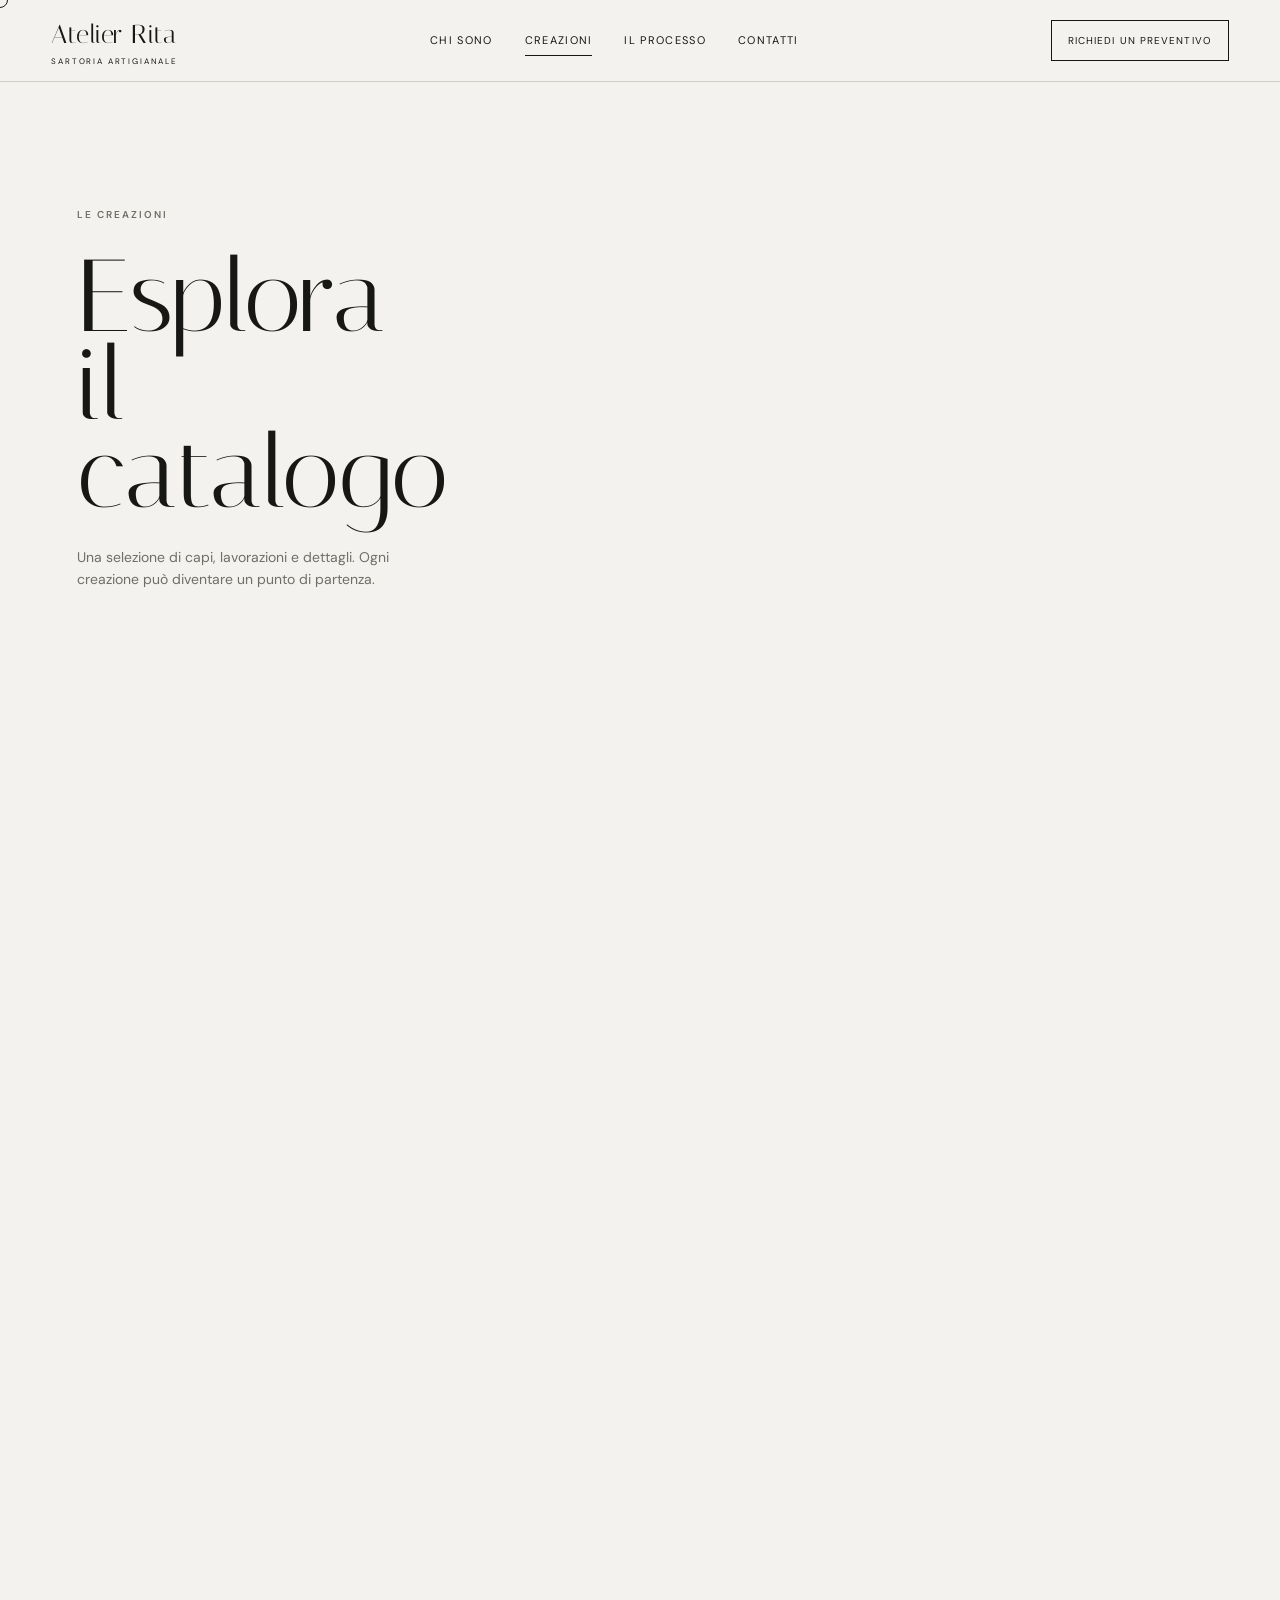
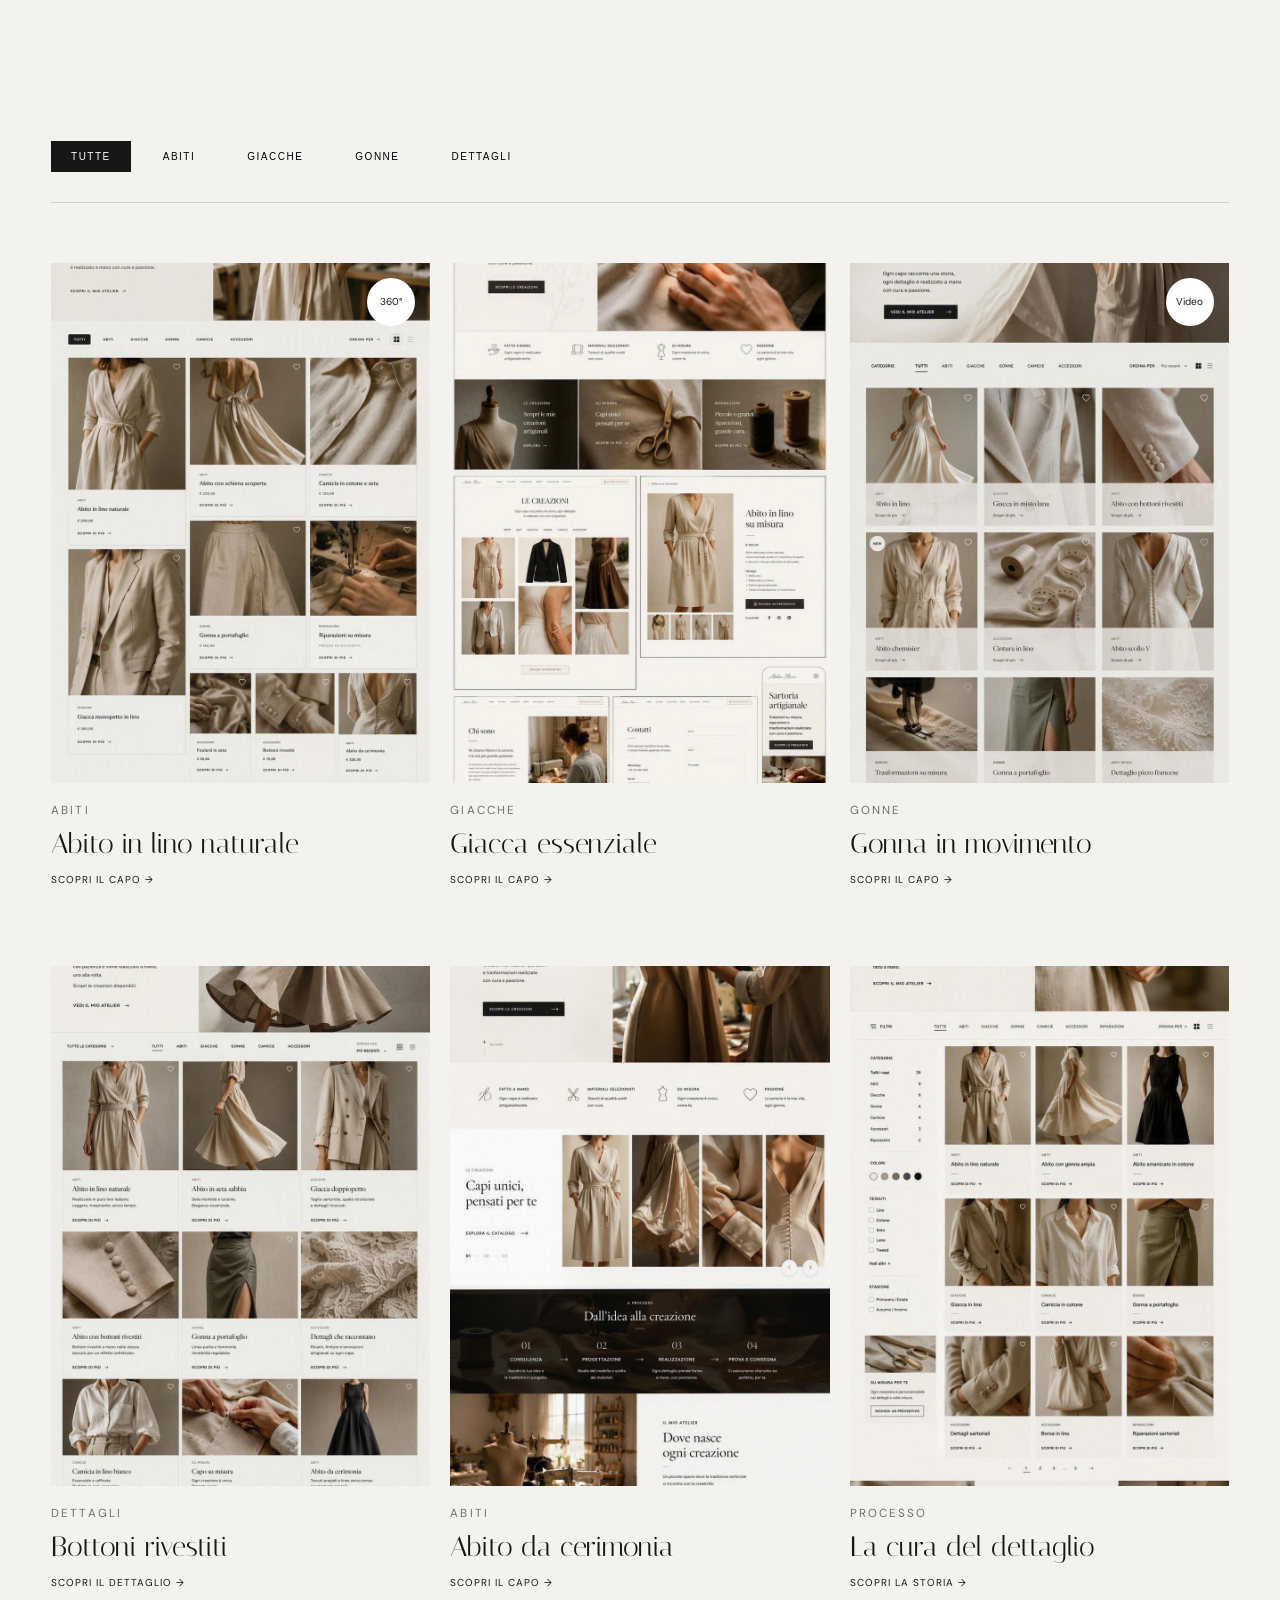
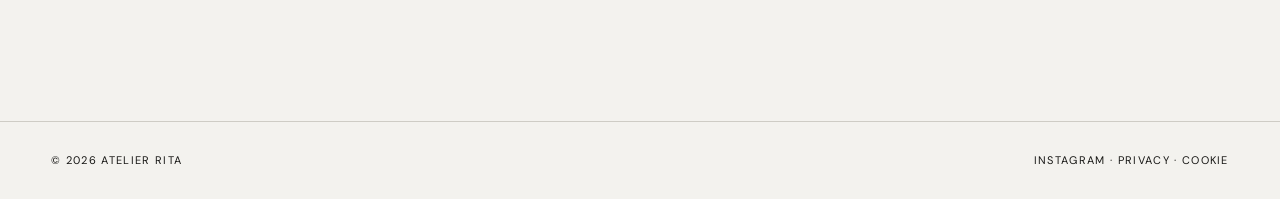
==== commit ca3c2b5d: "Update catalogo.html" ====
--- a/catalogo.html
+++ b/catalogo.html
@@ -1,4 +1,4 @@
-<!doctype html><html lang="it"><head><meta charset="utf-8"><meta name="viewport" content="width=device-width,initial-scale=1"><title>Le creazioni | Merri Rita</title><link rel="preconnect" href="https://fonts.googleapis.com"><link rel="preconnect" href="https://fonts.gstatic.com" crossorigin><link href="https://fonts.googleapis.com/css2?family=DM+Sans:wght@300;400;500;600&family=Italiana&display=swap" rel="stylesheet"><link rel="stylesheet" href="styles.css"></head><body><div class="cursor"></div><header class="topbar"><a class="brand" href="index.html">Merri Rita<span>Sartoria artigianale</span></a><button class="menu" aria-label="Apri menu">Menu</button><nav><a href="index.html#storia">Chi sono</a><a class="active" href="catalogo.html">Creazioni</a><a href="index.html#processo">Il processo</a><a href="index.html#contatti">Contatti</a></nav><a class="pill" href="index.html#contatti">Richiedi un preventivo</a></header>
+<!doctype html><html lang="it"><head><meta charset="utf-8"><meta name="viewport" content="width=device-width,initial-scale=1"><title>Le creazioni | Atelier Rita</title><link rel="preconnect" href="https://fonts.googleapis.com"><link rel="preconnect" href="https://fonts.gstatic.com" crossorigin><link href="https://fonts.googleapis.com/css2?family=DM+Sans:wght@300;400;500;600&family=Italiana&display=swap" rel="stylesheet"><link rel="stylesheet" href="styles.css"></head><body><div class="cursor"></div><header class="topbar"><a class="brand" href="index.html">Atelier Rita<span>Sartoria artigianale</span></a><button class="menu" aria-label="Apri menu">Menu</button><nav><a href="index.html#storia">Chi sono</a><a class="active" href="catalogo.html">Creazioni</a><a href="index.html#processo">Il processo</a><a href="index.html#contatti">Contatti</a></nav><a class="pill" href="index.html#contatti">Richiedi un preventivo</a></header>
 <main><section class="catalog-hero"><div class="reveal"><p class="eyebrow">Le creazioni</p><h1>Esplora<br>il catalogo</h1><p>Una selezione di capi, lavorazioni e dettagli. Ogni creazione può diventare un punto di partenza.</p></div><div class="image-reveal"><img src="assets/images/look-3.jpg" alt="Anteprima del catalogo sartoriale"></div></section>
 <section class="catalog"><div class="filters" role="group" aria-label="Filtra le creazioni"><button class="filter active" data-filter="all">Tutte</button><button class="filter" data-filter="abiti">Abiti</button><button class="filter" data-filter="giacche">Giacche</button><button class="filter" data-filter="gonne">Gonne</button><button class="filter" data-filter="dettagli">Dettagli</button></div><div class="product-grid">
 <a class="product reveal" data-category="abiti" href="prodotto.html"><div><img src="assets/images/look-1.jpg" alt="Abito in lino"><i>360°</i></div><small>Abiti</small><h2>Abito in lino naturale</h2><span>Scopri il capo →</span></a>
@@ -6,4 +6,4 @@
 <a class="product reveal" data-category="gonne" href="prodotto.html"><div><img src="assets/images/look-3.jpg" alt="Gonna in movimento"><i>Video</i></div><small>Gonne</small><h2>Gonna in movimento</h2><span>Scopri il capo →</span></a>
 <a class="product reveal" data-category="dettagli" href="prodotto.html"><div><img src="assets/images/look-4.jpg" alt="Dettaglio sartoriale"></div><small>Dettagli</small><h2>Bottoni rivestiti</h2><span>Scopri il dettaglio →</span></a>
 <a class="product reveal offset" data-category="abiti" href="prodotto.html"><div><img src="assets/images/look-5.jpg" alt="Abito da cerimonia"></div><small>Abiti</small><h2>Abito da cerimonia</h2><span>Scopri il capo →</span></a>
-<a class="product reveal" data-category="dettagli" href="prodotto.html"><div><img src="assets/images/detail.jpg" alt="Lavorazione artigianale"></div><small>Processo</small><h2>La cura del dettaglio</h2><span>Scopri la storia →</span></a></div></section></main><footer><span>© 2026 Merri Rita</span><span>Instagram · Privacy · Cookie</span></footer><script src="app.js"></script></body></html>
+<a class="product reveal" data-category="dettagli" href="prodotto.html"><div><img src="assets/images/detail.jpg" alt="Lavorazione artigianale"></div><small>Processo</small><h2>La cura del dettaglio</h2><span>Scopri la storia →</span></a></div></section></main><footer><span>© 2026 Atelier Rita</span><span>Instagram · Privacy · Cookie</span></footer><script src="app.js"></script></body></html>
